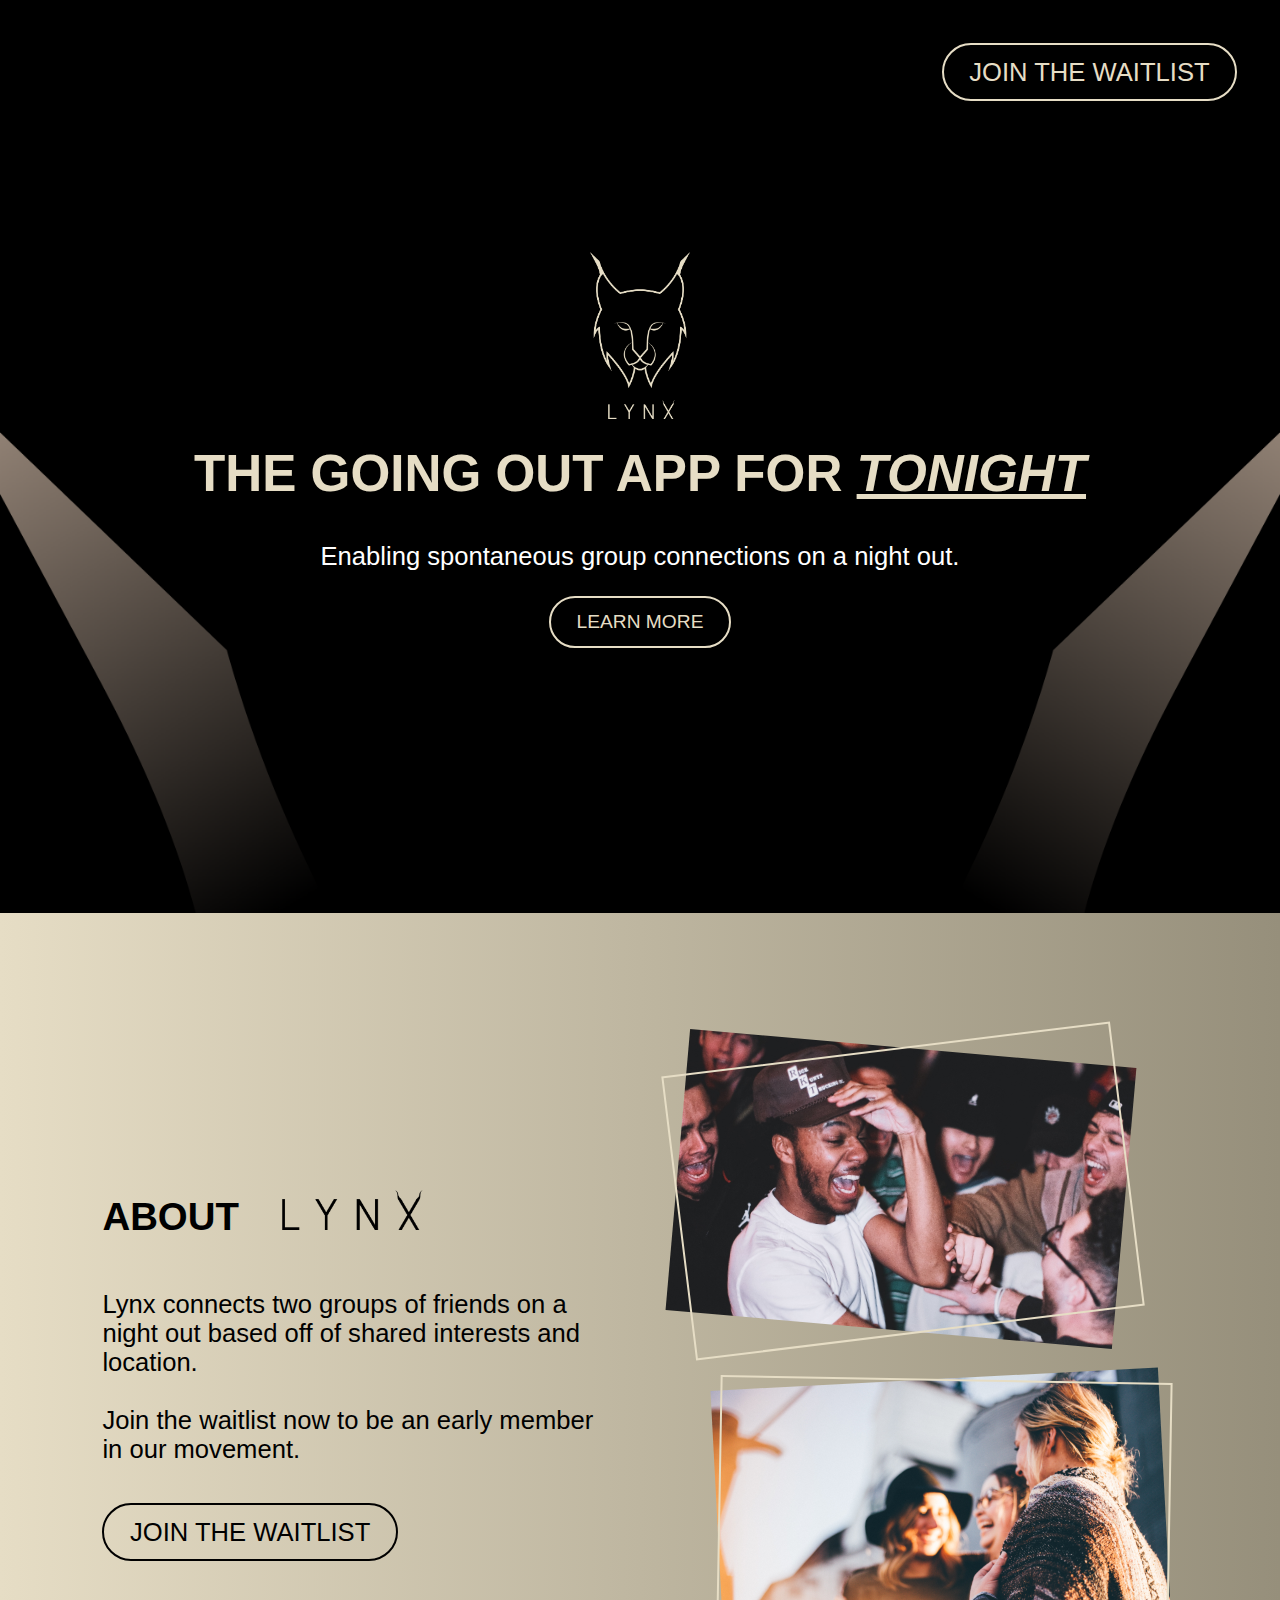
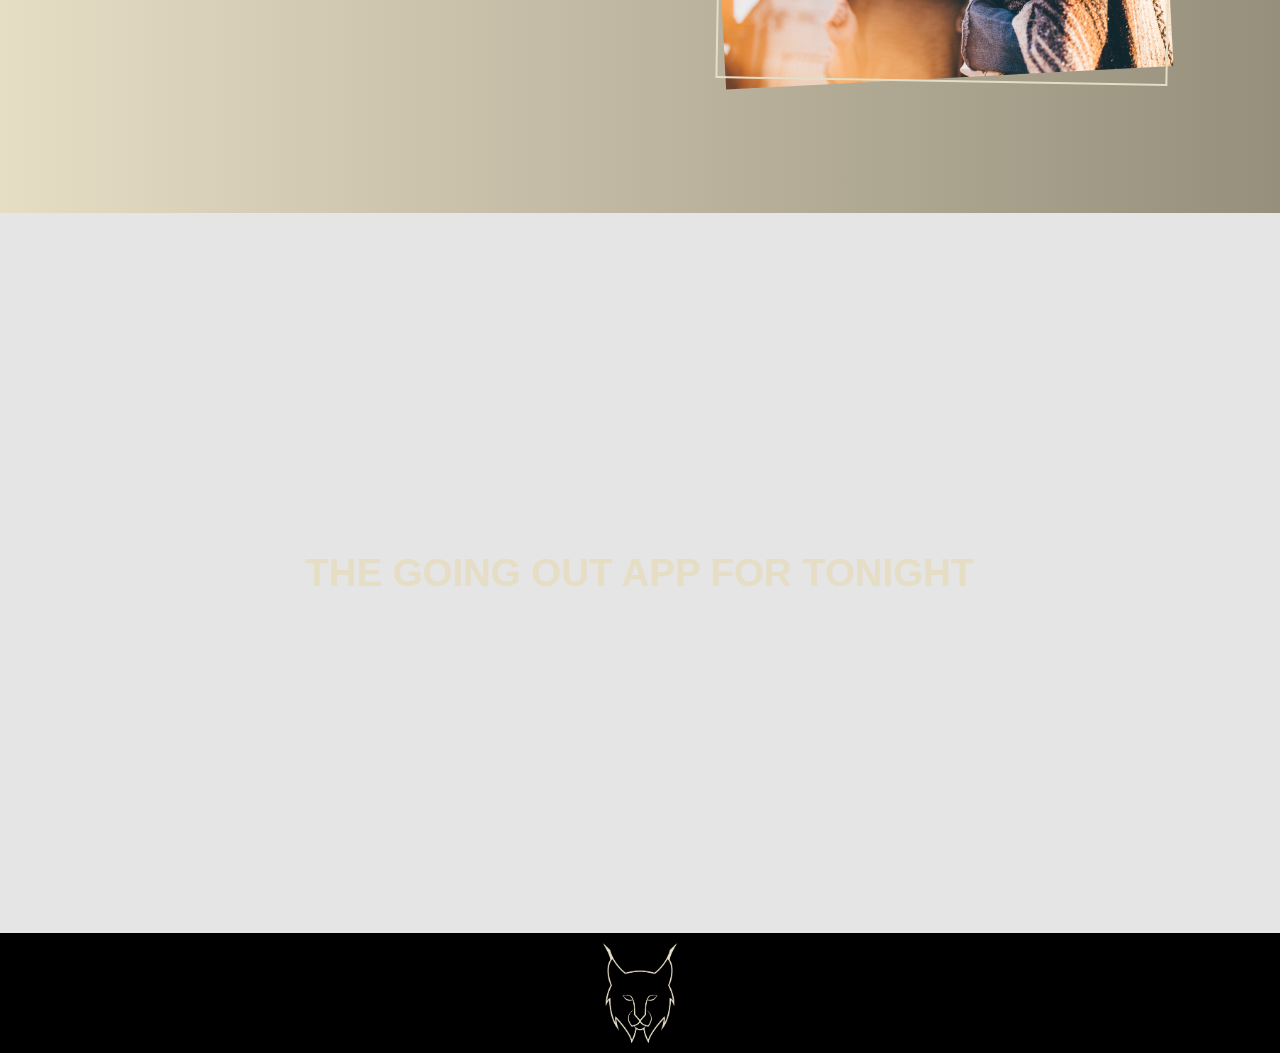
==== index.html @ 3aba37a9 "Landing Page commit" ====
<!DOCTYPE html>
<html>
<head>
    <title>Lynx</title>
    <!-- Media query for narrow browser width -->
    <link rel="stylesheet" media="only screen and (max-width: 600px)" href="mobile.css">
    <!-- Media query for full browser width -->
    <link rel="stylesheet" media="only screen and (min-width: 601px)" href="desktop.css">
    <!-- Prevent smartphones from scaling pages down -->
    <meta name="viewport" content="width=device-width, initial-scale=1">
</head>
<body>
    <div id="landingDiv">
        <img id="logoimg" src="img/lynx-logo-tan.png" alt="lynx logo">
        <h1 id="header">THE GOING OUT APP FOR <strong><u><i>TONIGHT</i></u></strong></h1>
        <p id="subText">Enabling spontaneous group connections on a night out.</p>
        <a href="https://79jcvww1rep.typeform.com/to/s04aBqSE" class="waitlist-button">JOIN THE WAITLIST</a>
        <a href="#bg2" class="scroll-button">LEARN MORE</a>
        <!-- <div id="socials">
            <a href="index.html"><img src="img/linkedin-icon-white.png" alt="linkedin"></a>
            <a href="index.html"><img src="img/tiktok-icon-white.png" alt="tiktok"></a>
            <a href="index.html"><img src="img/insta-icon-white.png" alt="instagram"></a>
        </div> -->
    </div>
    <div id="bg2">
        <div id="text-bg2">
            <h1 style="color:black">ABOUT&nbsp;&nbsp;&nbsp;&nbsp;<img src="img/lynx-text-black.png" height="40px"></h1>
            <p>Lynx connects two groups of friends on a night out based off of shared interests and location.
                <br><br>
                Join the waitlist now to be an early member in our movement.
            </p>
            <a href="https://79jcvww1rep.typeform.com/to/s04aBqSE" class="waitlist-button-black">JOIN THE WAITLIST</a>
        </div>
        <div id="img-bg2">
            <div class="image-wrapper1">
                <img src="img/black-guy.jpg" alt="Image 1">
            </div>
            <div class="image-wrapper2">
                <img src="img/three-white-girls.jpg" alt="Image 2">
            </div>
        </div>
    </div>
    
    <div id="bg4"><div class="filter"><h1>THE GOING OUT APP FOR TONIGHT</h1></div></div>
    <div id="bg3">
        <img src="img/lynxhead-logo-tan.png" alt="lynx logo" height="100px" width="100px">
    </div>
    <!-- <footer style="background-color: black;">
    </footer> -->
</body>
</html>
---- mobile.css ----
body, html {
    height: auto;
    margin: 0;
    padding: 0;
    scroll-behavior: smooth;
    font-family: quasimoda, sans-serif;
    font-style: normal;
    font-weight: 200;
}

#landingDiv {
    background-image: url("img/mobile-bg-black.png");
    display: flex;
    align-items: center;
    flex-direction: column;
    height: 100vh;
    width: 100%;
    background-size: cover;
    background-position: center;
}

#logoimg {
    width: 150px;
    height: 150px;
    margin-top: 40px;
}

#header {
    padding: 40px 20px 0px 20px;
    color: #E6DDC5;
    font-size: 30px;
    font-weight: 100;
    text-align: center;
}

#subText {
    font-size: 15px;
    padding: 0px 60px 0px 60px;
    margin-bottom: 30px;
    color: white;
    text-align: center;
}

.waitlist-button {
    border: 3px solid #E6DDC5;
    border-radius: 80px;
    font-size: 18px;
    padding: 20px 30px;
    text-decoration: none;
    color: #E6DDC5;
    margin: 30px;
}

.waitlist-button-black {
    border: 3px solid black;
    border-radius: 80px;
    font-size: 18px;
    padding: 20px 30px;
    text-decoration: none;
    color: black;
    margin-top: 30px;
}

.scroll-button {
    border: 3px solid #E6DDC5;
    border-radius: 80px;
    font-size: 12px;
    padding: 15px 25px;
    text-decoration: none;
    color: #E6DDC5;
    
}

#socials {
    display: flex;
    align-items: center;
    justify-content: center;
    gap: 30px;
    margin-top: 30px;
}

#socials a img {
    width: 35px;
    height: 35px;
}

#bg2 {
    background-image: linear-gradient(#E6DDC5, #968f7b);
    display: flex;
    flex-direction: column;
    align-items: center;
    justify-content: center;
    text-align: center;
    height: 1200px;
    width: 100%;
    background-size: cover;
    background-position: center;
}

#text-bg2 {
    width: 90%;
    height: auto;
    display: flex;
    align-items: center;
    text-align: center;
    justify-content: center;
    flex-direction: column;
    background-size: cover;
    background-position: center;
    font-size: 15px;
    line-height: 2;
}

#text-bg2 h1{
    color: black;
    font-size: 25px;
    font-weight: 400;
    text-align: center;
    margin-top: 30px;
    padding: 0px;
}

#text-bg2 h1 img{
    height: 25px;
}

#img-bg2 {
    width: 100%;
    height: 100%;
    display: flex;
    align-items: center;
    justify-content: center;
    flex-direction: column;
    background-size: cover;
    background-position: center;
    gap: 30px;
    overflow: hidden;
}

.image-wrapper1 {
    display: inline-block;
    margin: 10px;
    position: relative;
    margin-right: 80px;
    overflow: visible;
}

.image-wrapper1::before {
    content: "";
    position: absolute;
    top: 0%;
    left: 0%;
    width: 100%;
    height: 100%;
    border: 2px solid #E6DDC5;
    transform: rotate(-7deg);
    z-index: 2;
}

.image-wrapper1 img {
    display: block;
    object-fit: cover;
    width: 400px;
    height: 270px;
    transform: rotate(5deg);
}

.image-wrapper2 {
    display: inline-block;
    margin: 10px;
    position: relative;
    margin-left: 80px;
    overflow: visible;
}

.image-wrapper2::before {
    content: "";
    position: absolute;
    top: 0%;
    left: 0%;
    width: 100%;
    height: 100%;
    border: 2px solid #E6DDC5;
    transform: rotate(1deg);
    z-index: 2;
}

.image-wrapper2 img {
    display: block;
    max-width: 400px;
    height: auto;
    transform: rotate(-3deg);
}


#bg3 {
    background-color: black;
    display: flex;
    align-items: center;
    flex-direction: column;
    justify-content: center;
    height: 120px;
    width: 100%;
    background-size: cover;
    background-position: center;
}

#bg4 {
    background-image: url("img/blond-girl-stock.jpg");
    display: flex;
    align-items: center;
    flex-direction: column;
    justify-content: center;
    height: 80vh;
    width: 100%;
    background-size: cover;
    background-position: center;
}

.filter {
    height: 100%;
    width: 100%;
    background: rgba(0, 0, 0, 0.1);
    display: flex;
    align-items: center;
    flex-direction: column;
    justify-content: center;
    background-size: cover;
    background-position: center;
}

h1 {
    color: #E6DDC5;
    font-size: 30px;
    font-weight: 200;
    text-align: center;
    padding: 40px;
}
---- desktop.css ----
body, html {
    height: auto;
    margin: 0;
    padding: 0;
    scroll-behavior: smooth;
    font-family: quasimoda, sans-serif;
    font-style: normal;
    font-weight: 200;
}

#landingDiv {
    background-image: url("img/bg1-black.png");
    display: flex;
    align-items: center;
    flex-direction: column;
    justify-content: center;
    height: 100vh;
    width: 100%;
    background-size: cover;
    background-position: center;
    padding-bottom: 1vw;
}

#header {
    padding-top: 1vw;
    color: #E6DDC5;
    font-size: 4vw;
    margin: 1vw 0;
}

#logoimg {
    width: 13vw;
    height: auto;
}

#subText {
    font-size: 2vw;
    color: white;
}

.waitlist-button {
    border: 2px solid #E6DDC5;
    border-radius: 80px;
    font-size: 2vw;
    padding: 1vw 2vw;
    text-decoration: none;
    color: #E6DDC5;
    margin: 30px;
    position: absolute;
    top: 1vw;
    right: 1vw;
}

.waitlist-button:hover {
    border: 2px solid white;
    color: white;
}

.waitlist-button-black {
    border: 2px solid black;
    border-radius: 80px;
    font-size: 2vw;
    padding: 1vw 2vw;
    text-decoration: none;
    color: black;
    margin-top: 1vw;
}

.waitlist-button-black:hover {
    border: 2px solid white;
    color: white;
}

.scroll-button {
    border: 2px solid #E6DDC5;
    border-radius: 80px;
    font-size: 1.5vw;
    padding: 1vw 2vw;
    text-decoration: none;
    color: #E6DDC5;
}

.scroll-button:hover {
    border: 2px solid white;
    color: white;
}

#socials {
    display: flex;
    align-items: center;
    justify-content: center;
    gap: 30px;
    margin-top: 3vw;
}

#socials a img {
    width: auto;
    height: 3vw;
}

#bg2 {
    background-image: linear-gradient(to right, #E6DDC5, #968f7b);
    display: flex;
    align-items: center;
    justify-content: center;
    height: 100vh;
    width: 100%;
    background-size: cover;
    background-position: center;
    overflow: hidden;
}

#text-bg2 {
    width: 40%;
    height: 100%;
    display: flex;
    align-items: flex-start;
    justify-content: center;
    flex-direction: column;
    background-size: cover;
    background-position: center;
    font-size: 2vw;
    padding-right: 4vw;
}

#img-bg2 {
    width: 40%;
    height: 100%;
    display: flex;
    align-items: center;
    justify-content: center;
    flex-direction: column;
    background-size: cover;
    background-position: center;
    gap: 30px;
}

.image-wrapper1 {
    display: inline-block;
    margin: 10px;
    position: relative;
    margin-right: 4vw;
}

.image-wrapper1::before {
    content: "";
    position: absolute;
    top: 0%;
    left: 0%;
    width: 100%;
    height: 100%;
    border: 2px solid #E6DDC5;
    transform: rotate(-7deg);
    z-index: 2;
}

.image-wrapper1 img {
    display: block;
    object-fit: cover;
    width: 35vw;
    height: 22vw;
    transform: rotate(5deg);
}

.image-wrapper2 {
    display: inline-block;
    margin: 10px;
    position: relative;
    margin-left: 4vw;
}

.image-wrapper2::before {
    content: "";
    position: absolute;
    top: 0%;
    left: 0%;
    width: 100%;
    height: 100%;
    border: 2px solid #E6DDC5;
    transform: rotate(1deg);
    z-index: 2;
}

.image-wrapper2 img {
    display: block;
    max-width: 35vw;
    height: auto;
    transform: rotate(-3deg);
}


#bg3 {
    background-color: black;
    display: flex;
    align-items: center;
    flex-direction: column;
    justify-content: center;
    height: 120px;
    width: 100%;
    background-size: cover;
    background-position: center;
}

#bg4 {
    background-image: url("img/blond-girl-stock.jpg");
    display: flex;
    align-items: center;
    flex-direction: column;
    justify-content: center;
    height: 80vh;
    width: 100%;
    background-size: cover;
    background-position: center;
}

.filter {
    height: 100%;
    width: 100%;
    background: rgba(0, 0, 0, 0.1);
    display: flex;
    align-items: center;
    flex-direction: column;
    justify-content: center;
    background-size: cover;
    background-position: center;
}

h1 {
    color: #E6DDC5;
    font-size: 3vw;
    font-weight: 600;
}
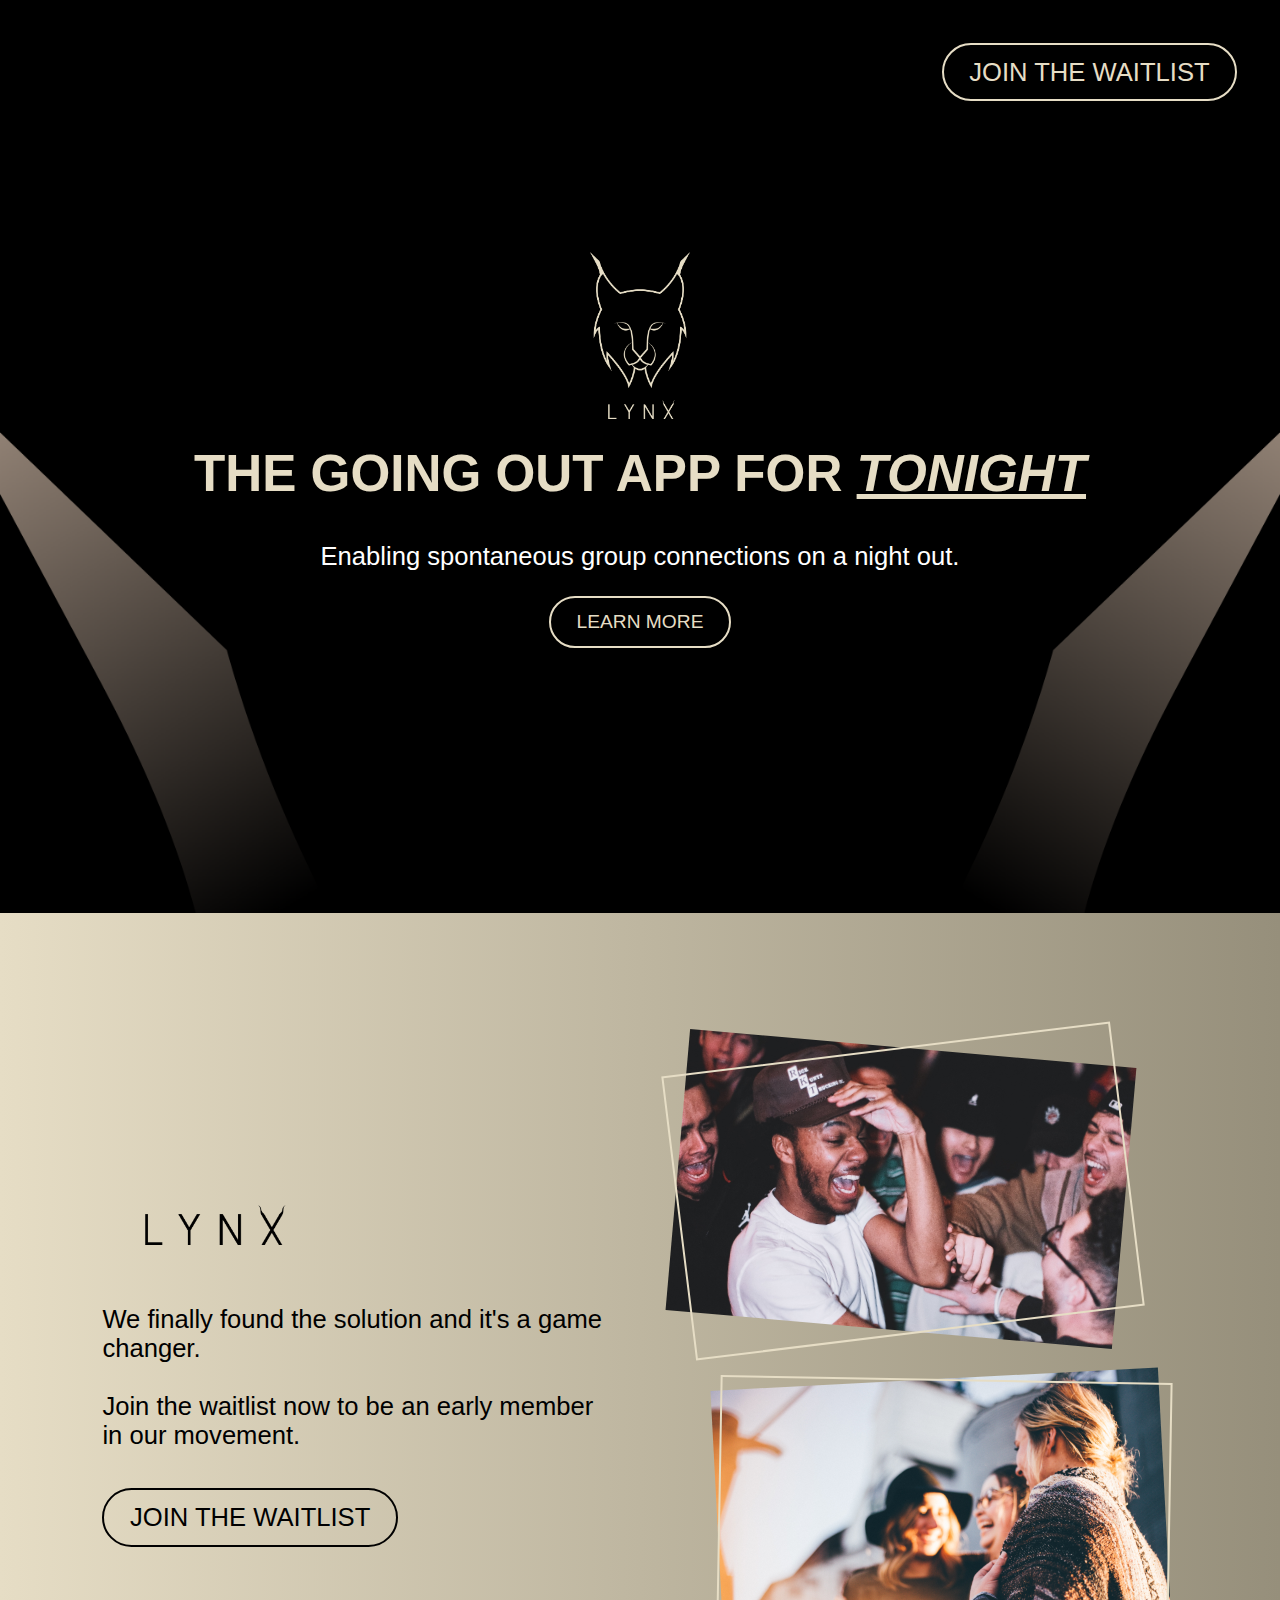
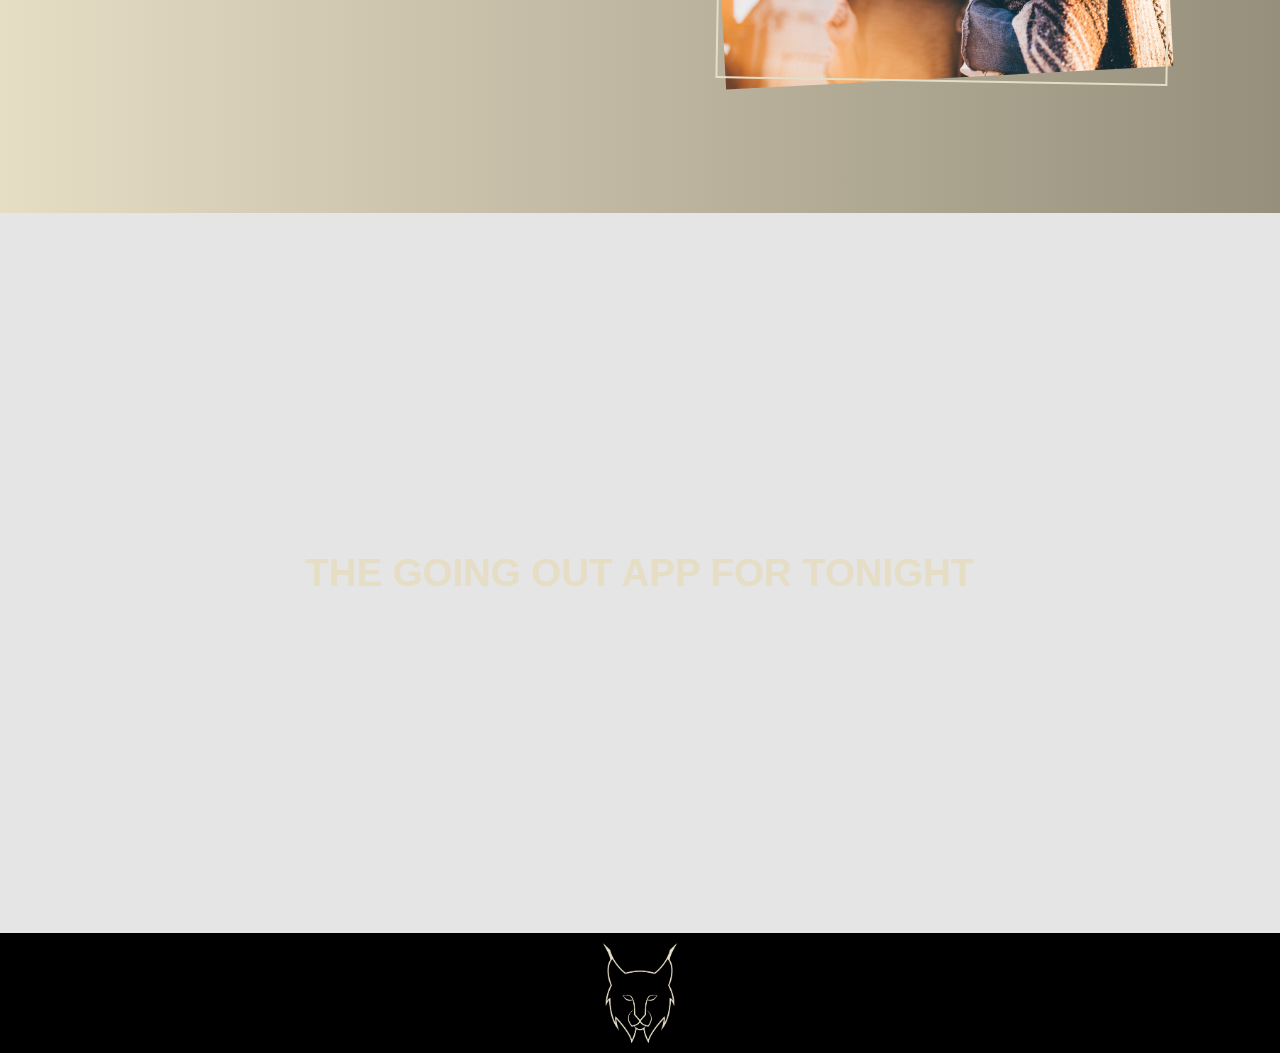
==== commit 4020708c: "Update index.html" ====
--- a/index.html
+++ b/index.html
@@ -24,8 +24,8 @@
     </div>
     <div id="bg2">
         <div id="text-bg2">
-            <h1 style="color:black">ABOUT&nbsp;&nbsp;&nbsp;&nbsp;<img src="img/lynx-text-black.png" height="40px"></h1>
-            <p>Lynx connects two groups of friends on a night out based off of shared interests and location.
+            <h1 style="color:black">&nbsp;&nbsp;&nbsp;&nbsp;<img src="img/lynx-text-black.png" height="40px"></h1>
+            <p>We finally found the solution and it's a game changer.
                 <br><br>
                 Join the waitlist now to be an early member in our movement.
             </p>
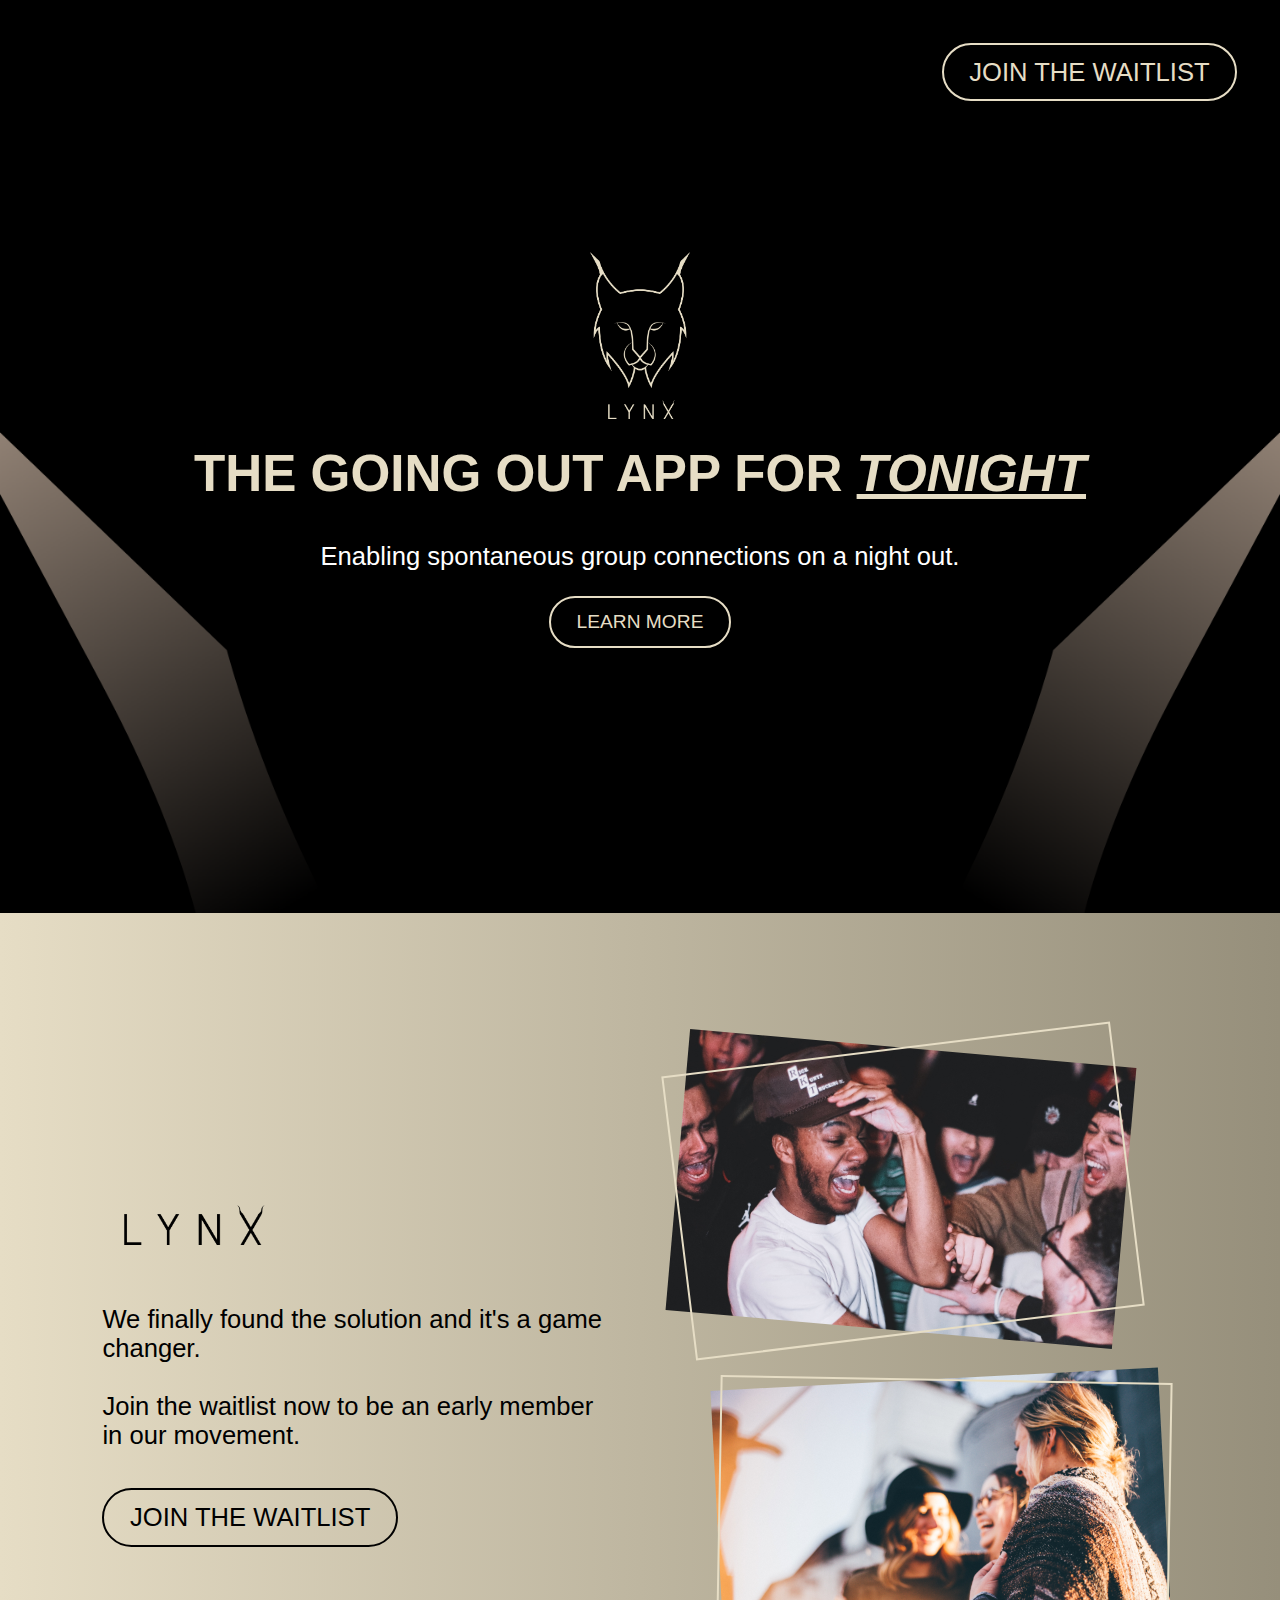
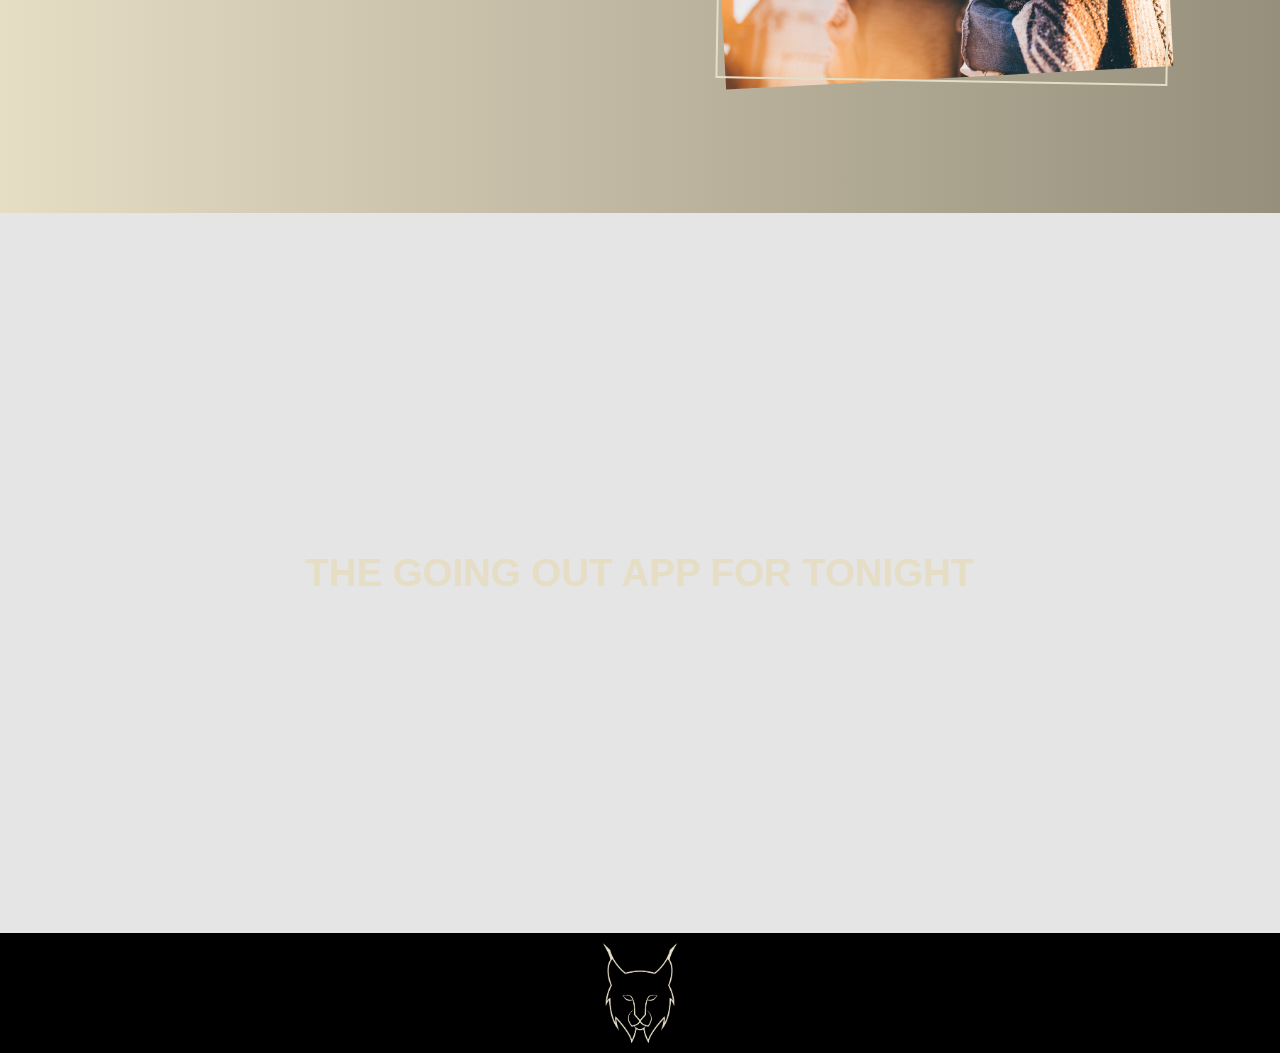
==== commit 5d7aada3: "Update index.html" ====
--- a/index.html
+++ b/index.html
@@ -24,7 +24,7 @@
     </div>
     <div id="bg2">
         <div id="text-bg2">
-            <h1 style="color:black">&nbsp;&nbsp;&nbsp;&nbsp;<img src="img/lynx-text-black.png" height="40px"></h1>
+            <h1 style="color:black">&nbsp;&nbsp;<img src="img/lynx-text-black.png" height="40px"></h1>
             <p>We finally found the solution and it's a game changer.
                 <br><br>
                 Join the waitlist now to be an early member in our movement.
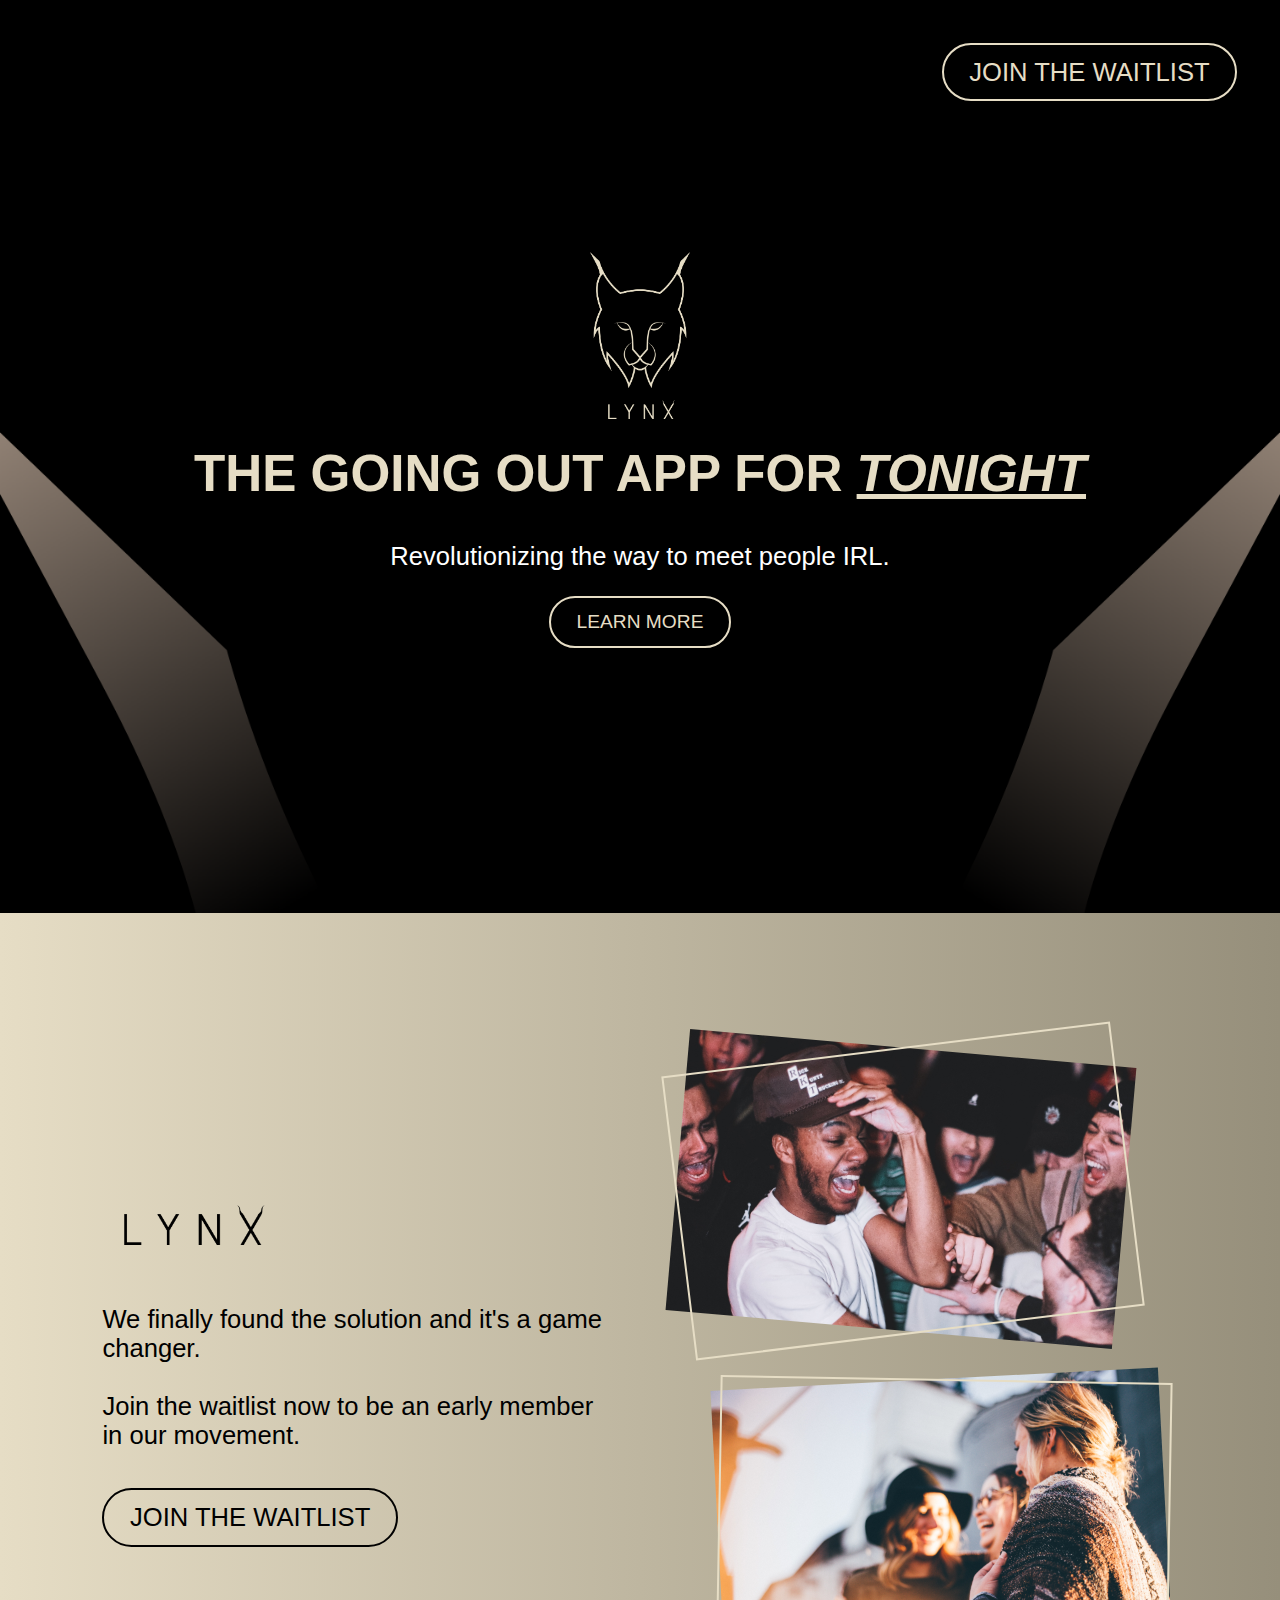
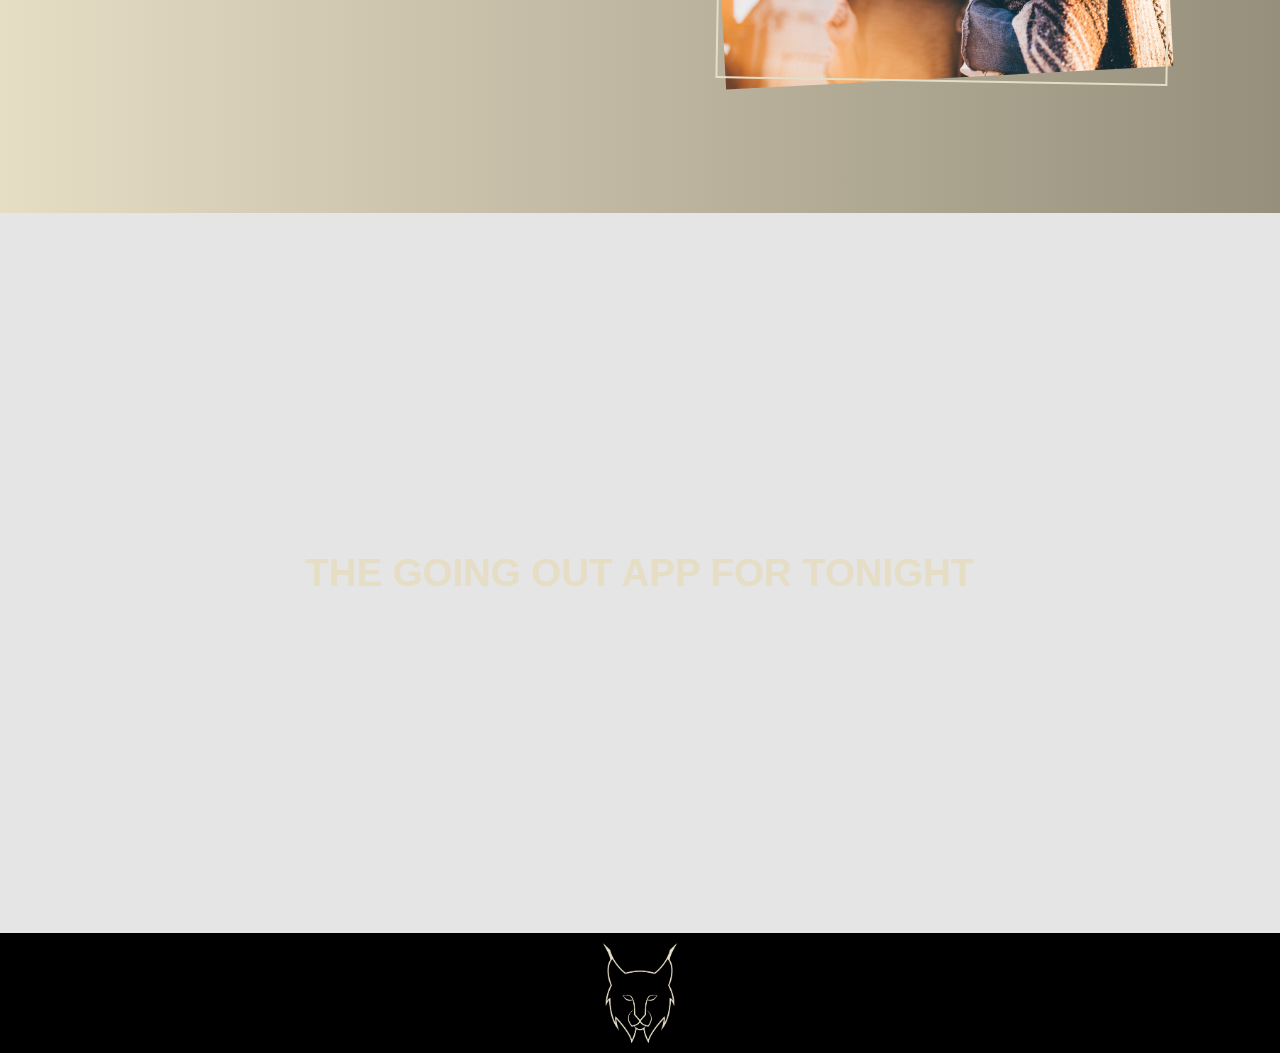
==== commit a8990aa1: "Update index.html" ====
--- a/index.html
+++ b/index.html
@@ -13,7 +13,7 @@
     <div id="landingDiv">
         <img id="logoimg" src="img/lynx-logo-tan.png" alt="lynx logo">
         <h1 id="header">THE GOING OUT APP FOR <strong><u><i>TONIGHT</i></u></strong></h1>
-        <p id="subText">Enabling spontaneous group connections on a night out.</p>
+        <p id="subText">Revolutionizing the way to meet people IRL.</p>
         <a href="https://79jcvww1rep.typeform.com/to/s04aBqSE" class="waitlist-button">JOIN THE WAITLIST</a>
         <a href="#bg2" class="scroll-button">LEARN MORE</a>
         <!-- <div id="socials">
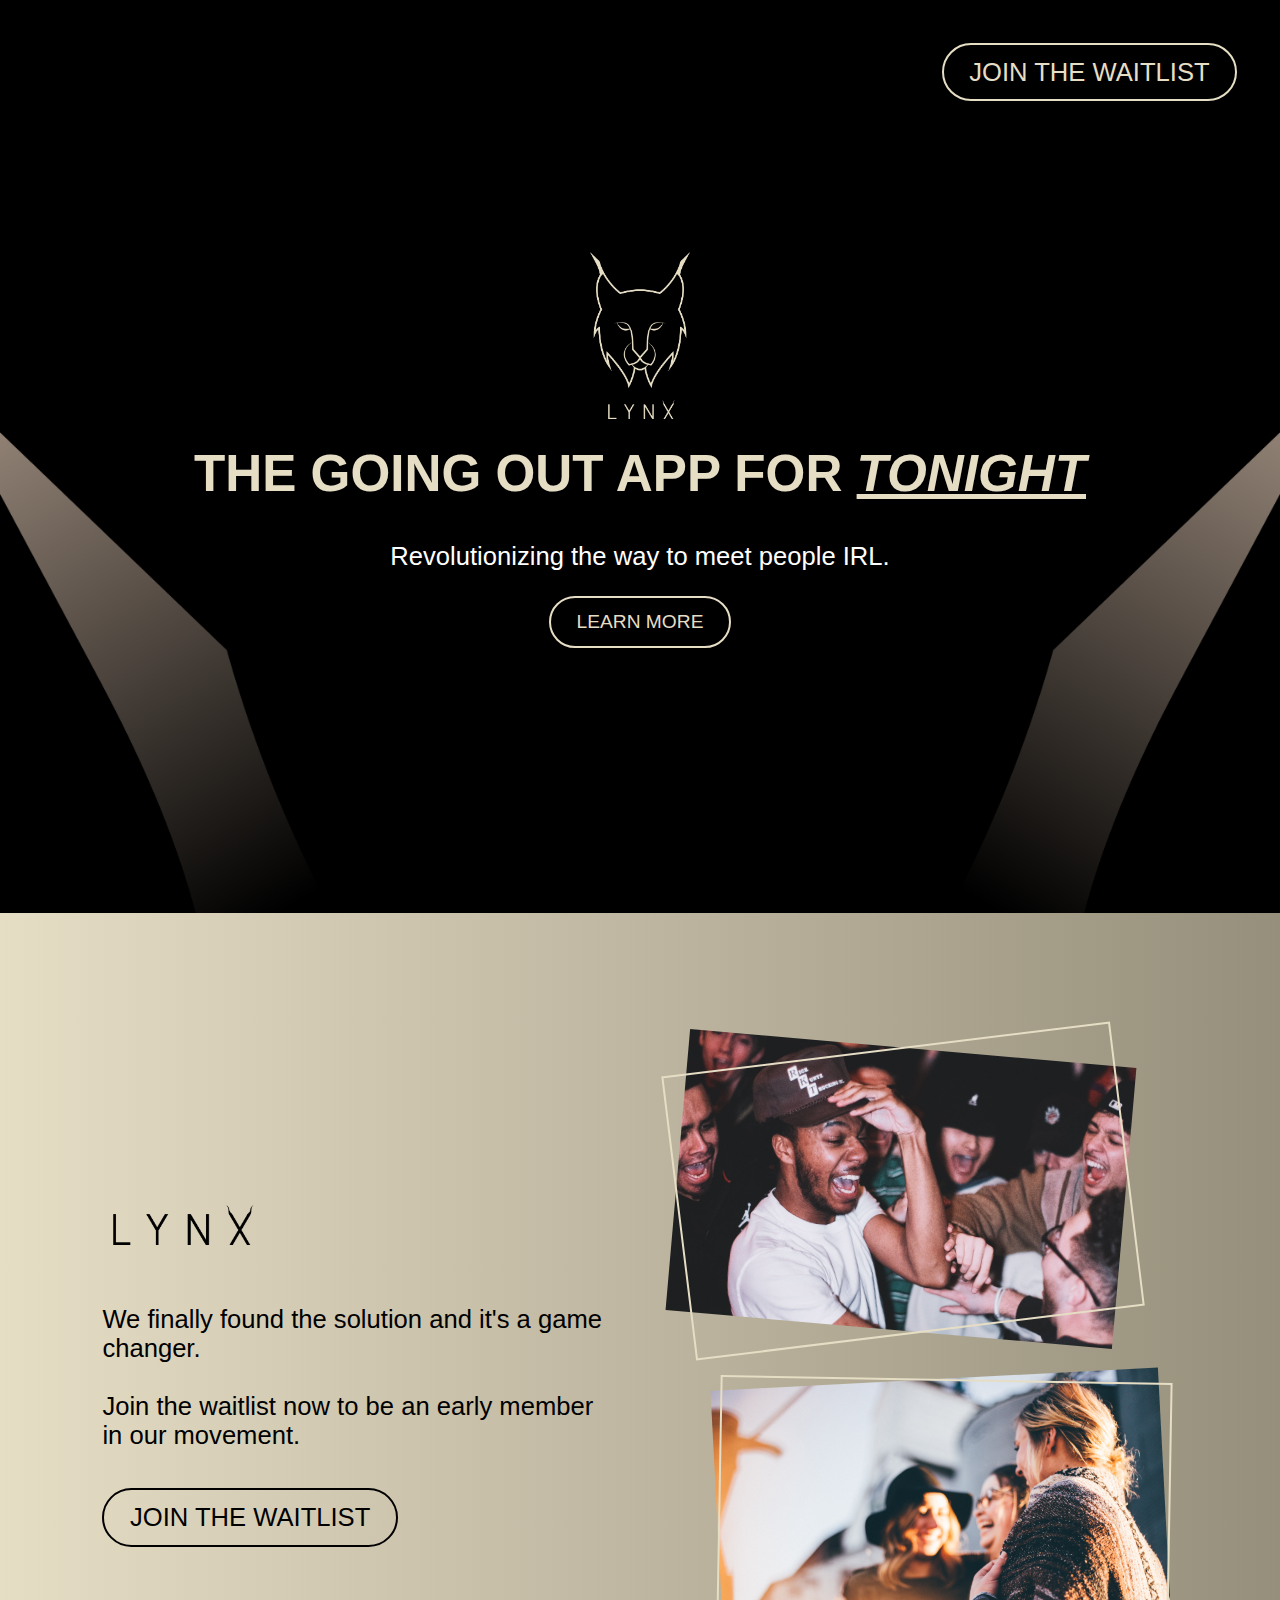
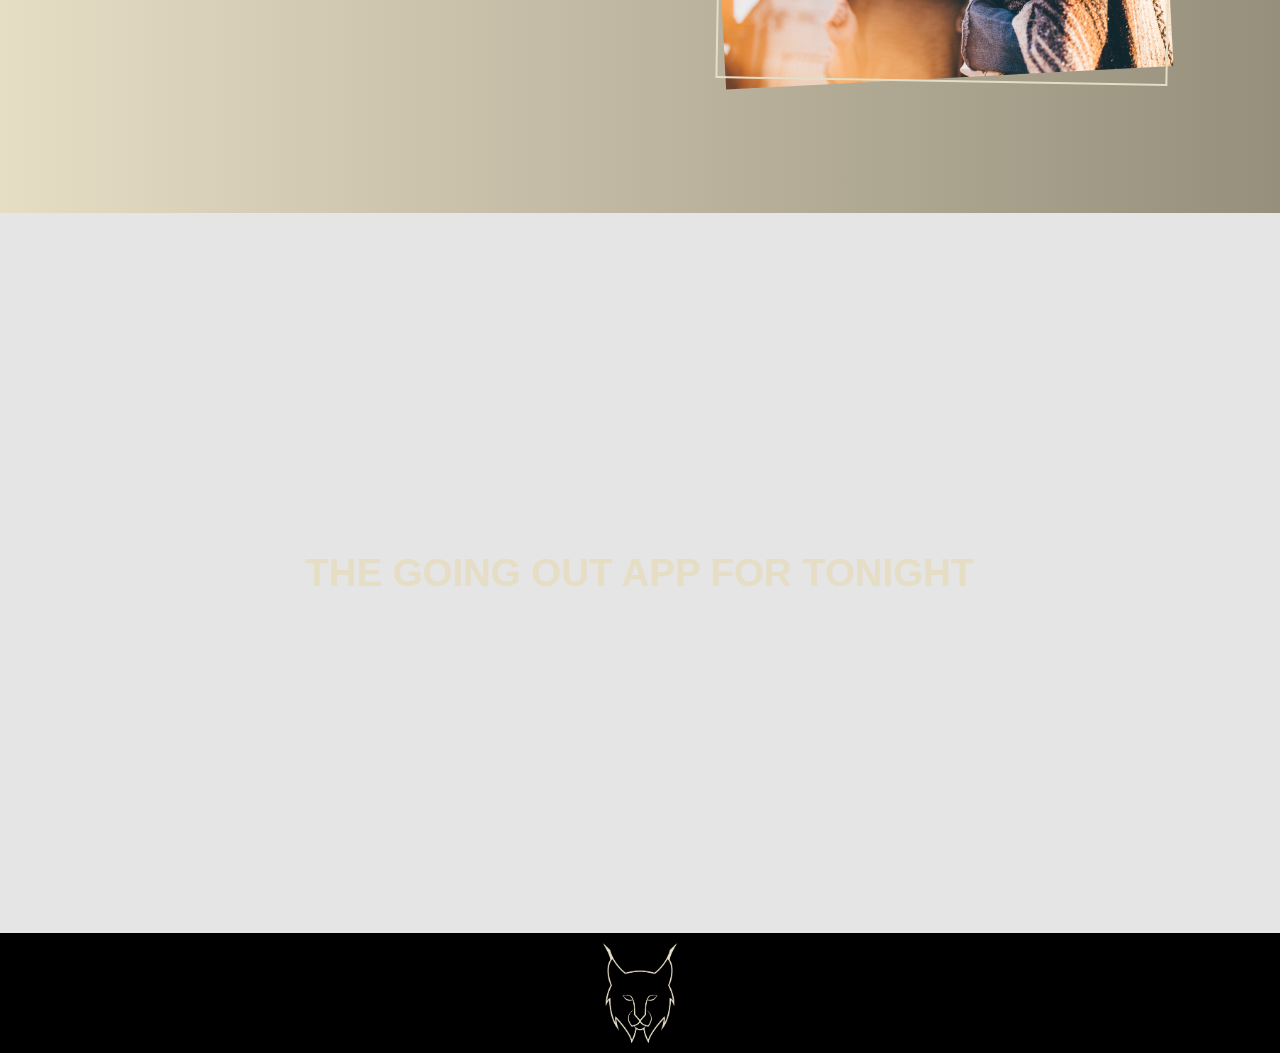
==== commit bf8f99d8: "Update index.html" ====
--- a/index.html
+++ b/index.html
@@ -24,7 +24,7 @@
     </div>
     <div id="bg2">
         <div id="text-bg2">
-            <h1 style="color:black">&nbsp;&nbsp;<img src="img/lynx-text-black.png" height="40px"></h1>
+            <h1 style="color:black">&nbsp;<img src="img/lynx-text-black.png" height="40px"></h1>
             <p>We finally found the solution and it's a game changer.
                 <br><br>
                 Join the waitlist now to be an early member in our movement.
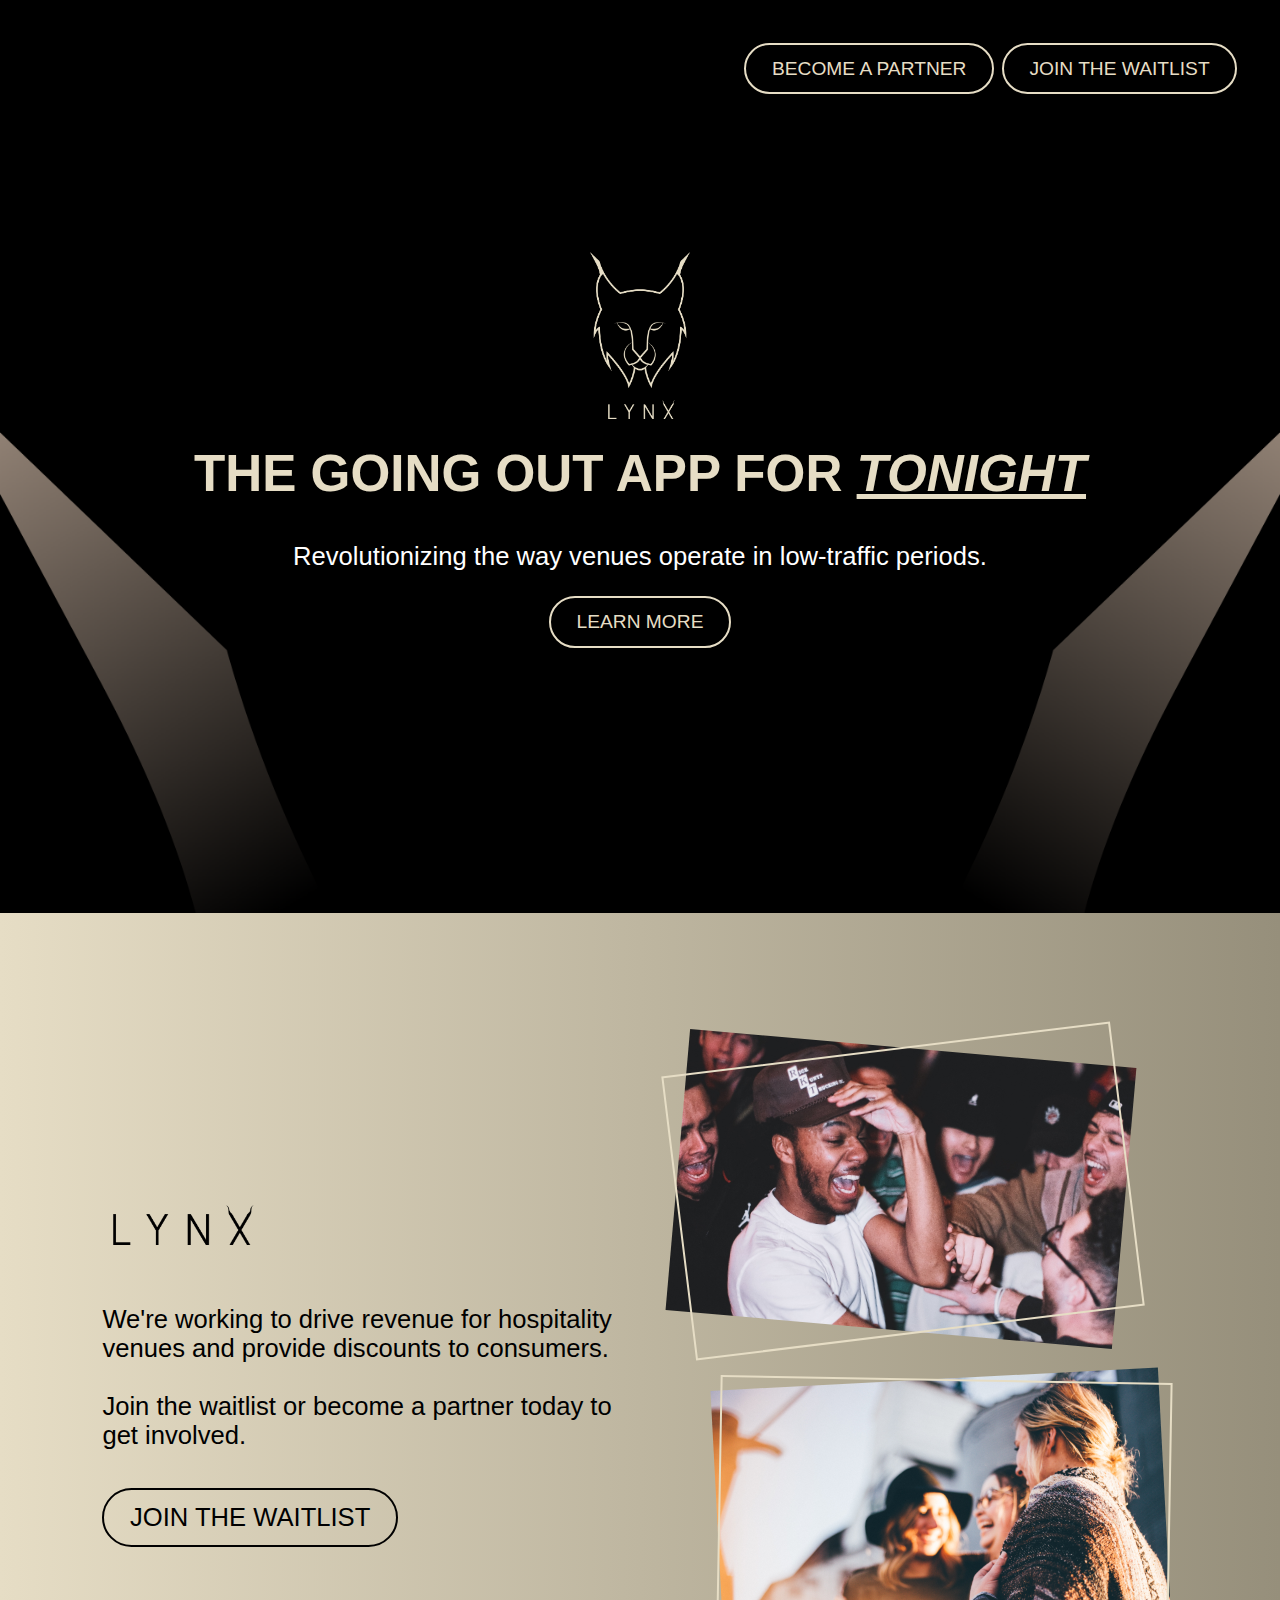
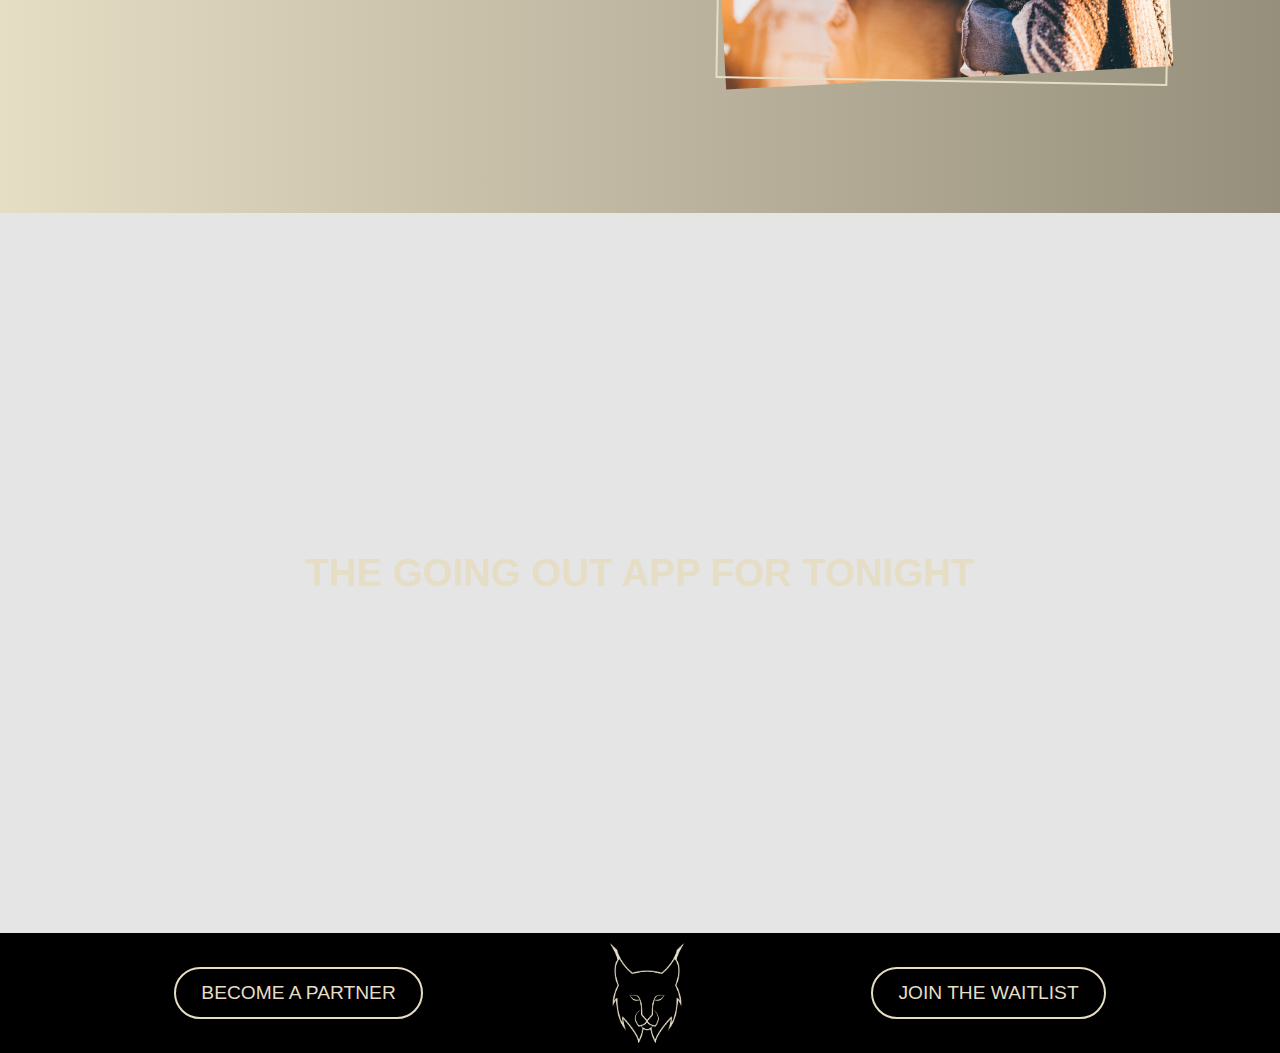
==== commit ce9857d5: "partner page added" ====
--- a/index.html
+++ b/index.html
@@ -1,6 +1,15 @@
 <!DOCTYPE html>
 <html>
 <head>
+    <!-- Google tag (gtag.js) -->
+    <script async src="https://www.googletagmanager.com/gtag/js?id=G-X3K04SZGND"></script>
+    <script>
+      window.dataLayer = window.dataLayer || [];
+      function gtag(){dataLayer.push(arguments);}
+      gtag('js', new Date());
+    
+      gtag('config', 'G-X3K04SZGND');
+    </script>
     <title>Lynx</title>
     <!-- Media query for narrow browser width -->
     <link rel="stylesheet" media="only screen and (max-width: 600px)" href="mobile.css">
@@ -13,9 +22,10 @@
     <div id="landingDiv">
         <img id="logoimg" src="img/lynx-logo-tan.png" alt="lynx logo">
         <h1 id="header">THE GOING OUT APP FOR <strong><u><i>TONIGHT</i></u></strong></h1>
-        <p id="subText">Revolutionizing the way to meet people IRL.</p>
+        <p id="subText">Revolutionizing the way venues operate in low-traffic periods.</p>
         <a href="https://79jcvww1rep.typeform.com/to/s04aBqSE" class="waitlist-button">JOIN THE WAITLIST</a>
-        <a href="#bg2" class="scroll-button">LEARN MORE</a>
+        <a href="business.html" class="partner-button">BECOME A PARTNER</a>
+        <a href="business.html" class="scroll-button">LEARN MORE</a>
         <!-- <div id="socials">
             <a href="index.html"><img src="img/linkedin-icon-white.png" alt="linkedin"></a>
             <a href="index.html"><img src="img/tiktok-icon-white.png" alt="tiktok"></a>
@@ -25,9 +35,9 @@
     <div id="bg2">
         <div id="text-bg2">
             <h1 style="color:black">&nbsp;<img src="img/lynx-text-black.png" height="40px"></h1>
-            <p>We finally found the solution and it's a game changer.
+            <p>We're working to drive revenue for hospitality venues and provide discounts to consumers.
                 <br><br>
-                Join the waitlist now to be an early member in our movement.
+                Join the waitlist or become a partner today to get involved.
             </p>
             <a href="https://79jcvww1rep.typeform.com/to/s04aBqSE" class="waitlist-button-black">JOIN THE WAITLIST</a>
         </div>
@@ -43,7 +53,9 @@
     
     <div id="bg4"><div class="filter"><h1>THE GOING OUT APP FOR TONIGHT</h1></div></div>
     <div id="bg3">
+        <a href="business.html" class="partner-button-bottom">BECOME A PARTNER</a>
         <img src="img/lynxhead-logo-tan.png" alt="lynx logo" height="100px" width="100px">
+        <a href="https://79jcvww1rep.typeform.com/to/s04aBqSE" class="waitlist-button-bottom">JOIN THE WAITLIST</a>
     </div>
     <!-- <footer style="background-color: black;">
     </footer> -->
--- a/mobile.css
+++ b/mobile.css
@@ -53,6 +53,16 @@
     margin: 30px;
 }
 
+.partner-button {
+    border: 3px solid #E6DDC5;
+    border-radius: 80px;
+    font-size: 18px;
+    padding: 20px 30px;
+    text-decoration: none;
+    color: #E6DDC5;
+    margin: 30px;
+}
+
 .waitlist-button-black {
     border: 3px solid black;
     border-radius: 80px;
--- a/desktop.css
+++ b/desktop.css
@@ -41,7 +41,7 @@
 .waitlist-button {
     border: 2px solid #E6DDC5;
     border-radius: 80px;
-    font-size: 2vw;
+    font-size: 1.5vw;
     padding: 1vw 2vw;
     text-decoration: none;
     color: #E6DDC5;
@@ -51,7 +51,55 @@
     right: 1vw;
 }
 
+.partner-button {
+    border: 2px solid #E6DDC5;
+    border-radius: 80px;
+    font-size: 1.5vw;
+    padding: 1vw 2vw;
+    text-decoration: none;
+    color: #E6DDC5;
+    margin: 30px;
+    position: absolute;
+    top: 1vw;
+    right: 20vw;
+}
+
+.partner-button-bottom {
+    border: 2px solid #E6DDC5;
+    border-radius: 80px;
+    font-size: 1.5vw;
+    padding: 1vw 2vw;
+    text-decoration: none;
+    color: #E6DDC5;
+    margin: 10px;
+}
+
+.waitlist-button-bottom {
+    border: 2px solid #E6DDC5;
+    border-radius: 80px;
+    font-size: 1.5vw;
+    padding: 1vw 2vw;
+    text-decoration: none;
+    color: #E6DDC5;
+    margin: 10px;
+}
+
+.partner-button:hover {
+    border: 2px solid white;
+    color: white;
+}
+
+.partner-button-bottom:hover {
+    border: 2px solid white;
+    color: white;
+}
+
 .waitlist-button:hover {
+    border: 2px solid white;
+    color: white;
+}
+
+.waitlist-button-bottom:hover {
     border: 2px solid white;
     color: white;
 }
@@ -193,12 +241,13 @@
     background-color: black;
     display: flex;
     align-items: center;
-    flex-direction: column;
-    justify-content: center;
+    flex-direction: row;
+    justify-content: space-evenly;
     height: 120px;
     width: 100%;
     background-size: cover;
     background-position: center;
+    position: relative;
 }
 
 #bg4 {
